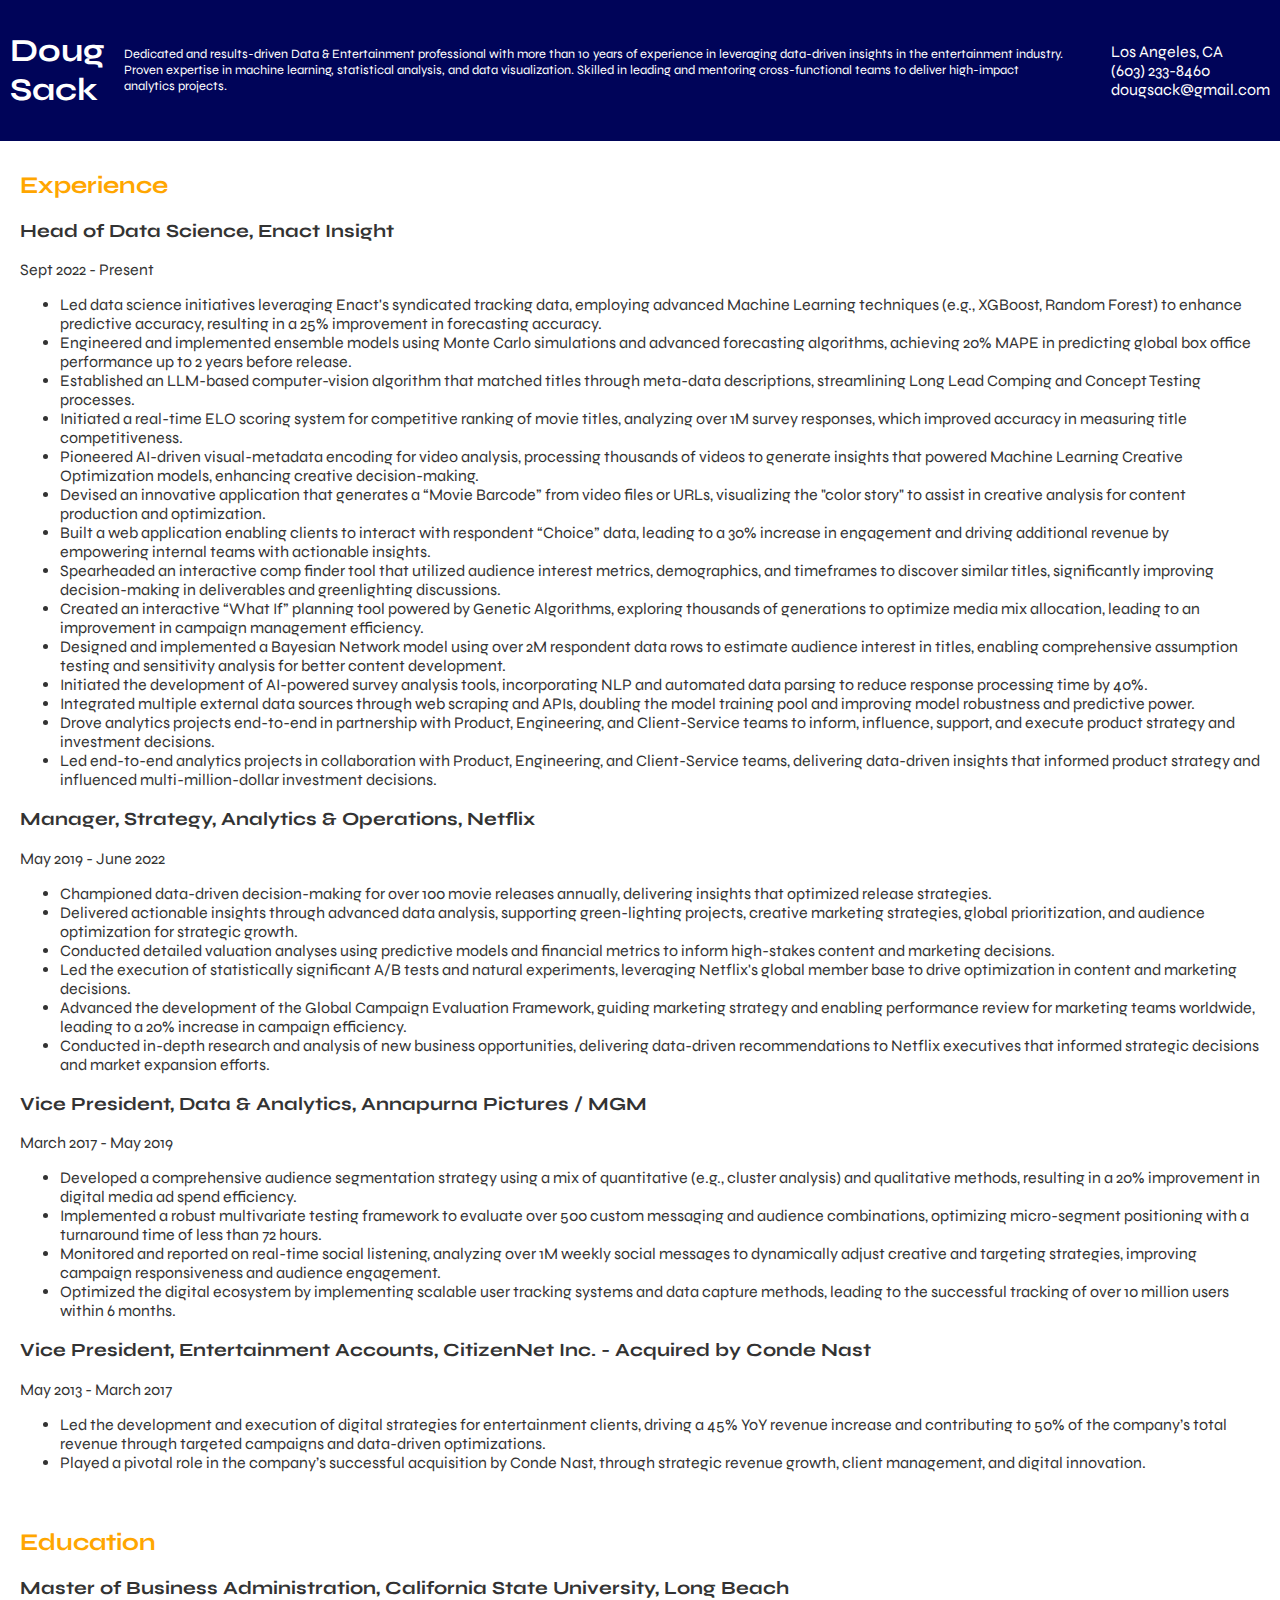
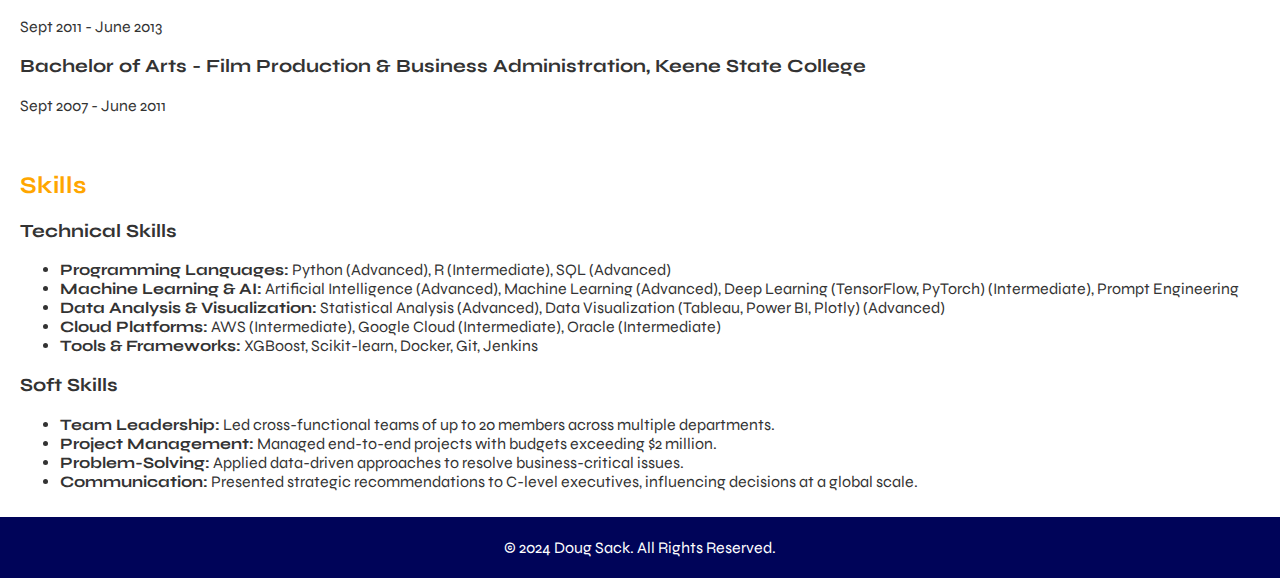
==== cv.html @ 62c43e8e "added CV page" ====
<!DOCTYPE html>
<html lang="en">

<head>
    <meta charset="UTF-8">
    <title>Doug Sack - CV</title>
    <!-- Google tag (gtag.js) -->
    <script async src="https://www.googletagmanager.com/gtag/js?id=G-K8SL6FWNMR"></script>
    <script>
        window.dataLayer = window.dataLayer || [];
        function gtag() {
            dataLayer.push(arguments);
        }
        gtag('js', new Date());

        gtag('config', 'G-K8SL6FWNMR');
    </script>
    <meta name="viewport" content="width=device-width, initial-scale=1.0">
    <title>dougsack.com</title>

    <link rel="stylesheet" href="styles.css">
    <link rel="preconnect" href="https://fonts.googleapis.com">
    <link rel="preconnect" href="https://fonts.gstatic.com" crossorigin>
    <link href="https://fonts.googleapis.com/css2?family=Comfortaa:wght@300..700&family=Syne:wght@400..800&display=swap" rel="stylesheet">
</head>

<body class="cv">
    <header style="position: sticky;">
        <h1>Doug Sack</h1>
        <p style="font-size: 0.8em; margin: 20px;">Dedicated and results-driven Data & Entertainment professional with more than 10 years of experience in leveraging data-driven insights in the entertainment industry. Proven expertise in machine learning, statistical analysis, and data visualization. Skilled in leading and mentoring cross-functional teams to deliver high-impact analytics projects.</p>
        <p style="font-size: 1.0em; margin: 20px;">Los Angeles, CA<br>(603) 233-8460<br>dougsack@gmail.com</p>
    </header>

    <section>
        <div>
        <h2 style="color: var(--secondary-color)">Experience</h2>
        <div>
            <h3>Head of Data Science, Enact Insight</h3>
            <p>Sept 2022 - Present</p>
            <ul>
                <li>Led data science initiatives leveraging Enact's syndicated tracking data, employing advanced Machine Learning techniques (e.g., XGBoost, Random Forest) to enhance predictive accuracy, resulting in a 25% improvement in forecasting accuracy.</li>
                <li>Engineered and implemented ensemble models using Monte Carlo simulations and advanced forecasting algorithms, achieving 20% MAPE in predicting global box office performance up to 2 years before release.</li>
                <li>Established an LLM-based computer-vision algorithm that matched titles through meta-data descriptions, streamlining Long Lead Comping and Concept Testing processes.</li>
                <li>Initiated a real-time ELO scoring system for competitive ranking of movie titles, analyzing over 1M survey responses, which improved accuracy in measuring title competitiveness.</li>
                <li>Pioneered AI-driven visual-metadata encoding for video analysis, processing thousands of videos to generate insights that powered Machine Learning Creative Optimization models, enhancing creative decision-making.</li>
                <li>Devised an innovative application that generates a “Movie Barcode” from video files or URLs, visualizing the "color story" to assist in creative analysis for content production and optimization.</li>
                <li>Built a web application enabling clients to interact with respondent “Choice” data, leading to a 30% increase in engagement and driving additional revenue by empowering internal teams with actionable insights.</li>
                <li>Spearheaded an interactive comp finder tool that utilized audience interest metrics, demographics, and timeframes to discover similar titles, significantly improving decision-making in deliverables and greenlighting discussions.</li>
                <li>Created an interactive “What If” planning tool powered by Genetic Algorithms, exploring thousands of generations to optimize media mix allocation, leading to an improvement in campaign management efficiency.</li>
                <li>Designed and implemented a Bayesian Network model using over 2M respondent data rows to estimate audience interest in titles, enabling comprehensive assumption testing and sensitivity analysis for better content development.</li>
                <li>Initiated the development of AI-powered survey analysis tools, incorporating NLP and automated data parsing to reduce response processing time by 40%.</li>
                <li>Integrated multiple external data sources through web scraping and APIs, doubling the model training pool and improving model robustness and predictive power.</li>
                <li>Drove analytics projects end-to-end in partnership with Product, Engineering, and Client-Service teams to inform, influence, support, and execute product strategy and investment decisions.</li>
                <li>Led end-to-end analytics projects in collaboration with Product, Engineering, and Client-Service teams, delivering data-driven insights that informed product strategy and influenced multi-million-dollar investment decisions.</li>
            </ul>
        </div>

        <div>
            <h3>Manager, Strategy, Analytics & Operations, Netflix</h3>
            <p>May 2019 - June 2022</p>
            <ul>
                <li>Championed data-driven decision-making for over 100 movie releases annually, delivering insights that optimized release strategies.</li>
                <li>Delivered actionable insights through advanced data analysis, supporting green-lighting projects, creative marketing strategies, global prioritization, and audience optimization for strategic growth.</li>
                <li>Conducted detailed valuation analyses using predictive models and financial metrics to inform high-stakes content and marketing decisions.</li>
                <li>Led the execution of statistically significant A/B tests and natural experiments, leveraging Netflix's global member base to drive optimization in content and marketing decisions.</li>
                <li>Advanced the development of the Global Campaign Evaluation Framework, guiding marketing strategy and enabling performance review for marketing teams worldwide, leading to a 20% increase in campaign efficiency.</li>
                <li>Conducted in-depth research and analysis of new business opportunities, delivering data-driven recommendations to Netflix executives that informed strategic decisions and market expansion efforts.</li>
            </ul>
        </div>

        <div>
            <h3>Vice President, Data & Analytics, Annapurna Pictures / MGM</h3>
            <p>March 2017 - May 2019</p>
            <ul>
                <li>Developed a comprehensive audience segmentation strategy using a mix of quantitative (e.g., cluster analysis) and qualitative methods, resulting in a 20% improvement in digital media ad spend efficiency.</li>
                <li>Implemented a robust multivariate testing framework to evaluate over 500 custom messaging and audience combinations, optimizing micro-segment positioning with a turnaround time of less than 72 hours.</li>
                <li>Monitored and reported on real-time social listening, analyzing over 1M weekly social messages to dynamically adjust creative and targeting strategies, improving campaign responsiveness and audience engagement.</li>
                <li>Optimized the digital ecosystem by implementing scalable user tracking systems and data capture methods, leading to the successful tracking of over 10 million users within 6 months.</li>
            </ul>
        </div>

        <div>
            <h3>Vice President, Entertainment Accounts, CitizenNet Inc. - Acquired by Conde Nast</h3>
            <p>May 2013 - March 2017</p>
            <ul>
                <li>Led the development and execution of digital strategies for entertainment clients, driving a 45% YoY revenue increase and contributing to 50% of the company’s total revenue through targeted campaigns and data-driven optimizations.</li>
                <li>Played a pivotal role in the company’s successful acquisition by Conde Nast, through strategic revenue growth, client management, and digital innovation.</li>
            </ul>
        </div>
    </section>

    <section>
        <div>
        <h2 style="color: var(--secondary-color)">Education</h2>
            <h3>Master of Business Administration, California State University, Long Beach</h3>
            <p>Sept 2011 - June 2013</p>
            <h3>Bachelor of Arts - Film Production & Business Administration, Keene State College</h3>
            <p>Sept 2007 - June 2011</p>
        </div>
    </section>
    <section>
        <div>
        <h2 style="color: var(--secondary-color)">Skills</h2>
        <h3>Technical Skills</h3>
        <ul>
            <li><b>Programming Languages:</b> Python (Advanced), R (Intermediate), SQL (Advanced)</li>
            <li><b>Machine Learning & AI:</b> Artificial Intelligence (Advanced), Machine Learning (Advanced), Deep Learning (TensorFlow, PyTorch) (Intermediate), Prompt Engineering</li>
            <li><b>Data Analysis & Visualization:</b> Statistical Analysis (Advanced), Data Visualization (Tableau, Power BI, Plotly) (Advanced)</li>
            <li><b>Cloud Platforms:</b> AWS (Intermediate), Google Cloud (Intermediate), Oracle (Intermediate)</li>
            <li><b>Tools & Frameworks:</b> XGBoost, Scikit-learn, Docker, Git, Jenkins</li>
        </ul>
        <h3>Soft Skills</h3>
        <ul>
            <li><b>Team Leadership:</b> Led cross-functional teams of up to 20 members across multiple departments.</li>
            <li><b>Project Management:</b> Managed end-to-end projects with budgets exceeding $2 million.</li>
            <li><b>Problem-Solving:</b> Applied data-driven approaches to resolve business-critical issues.</li>
            <li><b>Communication:</b> Presented strategic recommendations to C-level executives, influencing decisions at a global scale.</li>
        </ul>
    </section>

    <footer>
        <p>&copy; 2024 Doug Sack. All Rights Reserved.</p>
    </footer>
</body>

</html>
---- styles.css ----
:root {
  --primary-color: #000459;
  --secondary-color: #ffa600;
  --blur-radius: 10px;
  --border-radius: 15px;
  --shadow-color: rgba(0, 0, 0, 0.3);
}

body {
  font-family: 'Syne', 'Roboto', sans-serif;
  margin: 0;
  padding: 0;
  box-sizing: border-box;
  color: #333;
  scroll-behavior: smooth;
  background-size: cover;
  background-attachment: fixed;
}

.logo img {
  width: 50px;
  height: auto;
}

a {
  color: var(--secondary-color);
  text-decoration: none;
}

a:active {
  color: var(--primary-color);
}

a:hover {
  color: darken(var(--secondary-color), 0.9);
}

header {
  background-color: var(--primary-color);
  padding: 10px;
  color: #fff;
  display: flex;
  justify-content: space-between;
  align-items: center;
  position: fixed;
  width: 100%;
  top: 0;
  z-index: 1000;
}

nav ul {
  list-style: none;
  display: flex;
  margin: 0;
  padding: 0;
}

nav ul li {
  margin-left: 20px;
}

nav ul li a {
  color: #fff;
}
nav ul li a:hover {
  color: var(--secondary-color);
}
.hero {
  color: #fff;
  padding: 100px 20px 50px;
  text-align: center;
  display: flex;
  justify-content: center;
  align-items: center;
  height: 100%;
}

.hero-content {
  margin-top: 100px;
  display: flex;
  flex-direction: column;
}

.hero-secondary {
  height: 5vh;
  background: var(--secondary-color);
  backdrop-filter: blur(var(--blur-radius));
  -webkit-backdrop-filter: blur(var(--blur-radius));
  border-radius: var(--border-radius);
  border: 0px solid rgba(255, 255, 255, 0.20);
  box-shadow: 0 4px 6px var(--shadow-color);
  padding: 30px;
}

.hero-content h1, .hero-secondary h1 {
  margin: 0;
}

.hero-content h1 {
  font-size: 3.3em;
}

.hero-secondary h1 {
  font-size: 1.75em;
}

.hero-content h2 {
  color: var(--primary-color);
  font-size: 2em;
  padding: 10px;
}

.hero-content button {
  background-color: var(--secondary-color);
  color: #fff;
  border: none;
  border-radius: 10px;
  padding: 10px 20px;
  cursor: pointer;
  font-size: 1em;
  margin-top: auto;
  font-family: "Syne";
}

section {
  padding: 10px 20px;
  display: flex;
  flex-direction: column;
  align-items: left;
}

.features, .pricing, .about, .contact {
  background: linear-gradient(135deg, rgba(255, 255, 255, 0.8), rgba(255, 255, 255, 0.4));
  backdrop-filter: blur(var(--blur-radius));
  -webkit-backdrop-filter: blur(var(--blur-radius));
  border-radius: var(--border-radius);
  box-shadow: 0 8px 10px 0 var(--shadow-color);
  padding: 20px;
  margin: 20px;
  text-align: center;


}

.feature-grid, .pricing-grid {
  display: flex;
  flex-wrap: wrap;
  gap: 2px;
  justify-content: center;
  align-items: stretch;
}

.feature-item, .pricing-item {
  display: flex;
  flex-direction: column;
  align-items: center;
  text-align: center;
  border: 1px solid rgba(255, 255, 255, 0.20);
  padding: 10px;
  flex: 1 1 calc(33% - 10px);
  max-width: 300px;
  background: linear-gradient(135deg, rgba(255, 255, 255, 0.9), rgba(255, 255, 255, 1));
  backdrop-filter: blur(var(--blur-radius));
  -webkit-backdrop-filter: blur(var(--blur-radius));
  border-radius: var(--border-radius);
  box-shadow: 0 8px 10px 0 var(--shadow-color);
  margin: 5px;
  box-sizing: border-box;
}

footer {
  background-color: var(--primary-color);
  color: #fff;
  text-align: center;
  padding: 5px;
  display: flex;
  justify-content: center;
  align-items: center;
}

.spinner-container {
  display: none;
  position: fixed;
  top: 0;
  left: 0;
  width: 100%;
  height: 100%;
  background-color: rgba(0, 0, 0, 0.5);
  z-index: 9999;
  display: flex;
  justify-content: center;
  align-items: center;
}

.spinner {
  border: 16px solid #f3f3f3;
  border-top: 16px solid #3498db;
  border-radius: 50%;
  width: 120px;
  height: 120px;
  animation: spin 2s linear infinite;
}

@keyframes spin {
  0% { transform: rotate(0deg); }
  100% { transform: rotate(360deg); }
}


/* Home page background */
body.home {
    background: url('images/background.webp') no-repeat center center/cover fixed;
    background-size: cover;
    background-attachment: fixed;
}

/* About page background */
body.cv {
    background-size: cover;
    background-attachment: fixed;
}

body.cv bioline {
font-size: 0.2em;
}

.feature-item img, .pricing-item img {
    max-width: 100%; /* Reduce the image width to 80% of the container */
    height: auto; /* Maintain the aspect ratio */
    margin: 5px auto; /* Center the image */
}
.pricing-item button, .feature-item button {
    background-color: var(--primary-color);
    color: #fff;
    border: none;
    border-radius: 10px;
    padding: 10px 20px;
    cursor: pointer;
    font-size: 1em;
    font-family: "Syne";
    margin-top: auto; /* Push the button to the bottom */
    transition: background-color 0.3s ease; /* Smooth transition on hover */
}

.pricing-item button:hover, .feature-item button:hover {
    background-color: var(--secondary-color); /* Change to secondary color on hover */
}

.about h2, .contact h2 {
    color: var(--secondary-color);
.features, .pricing, .about, .contact

}
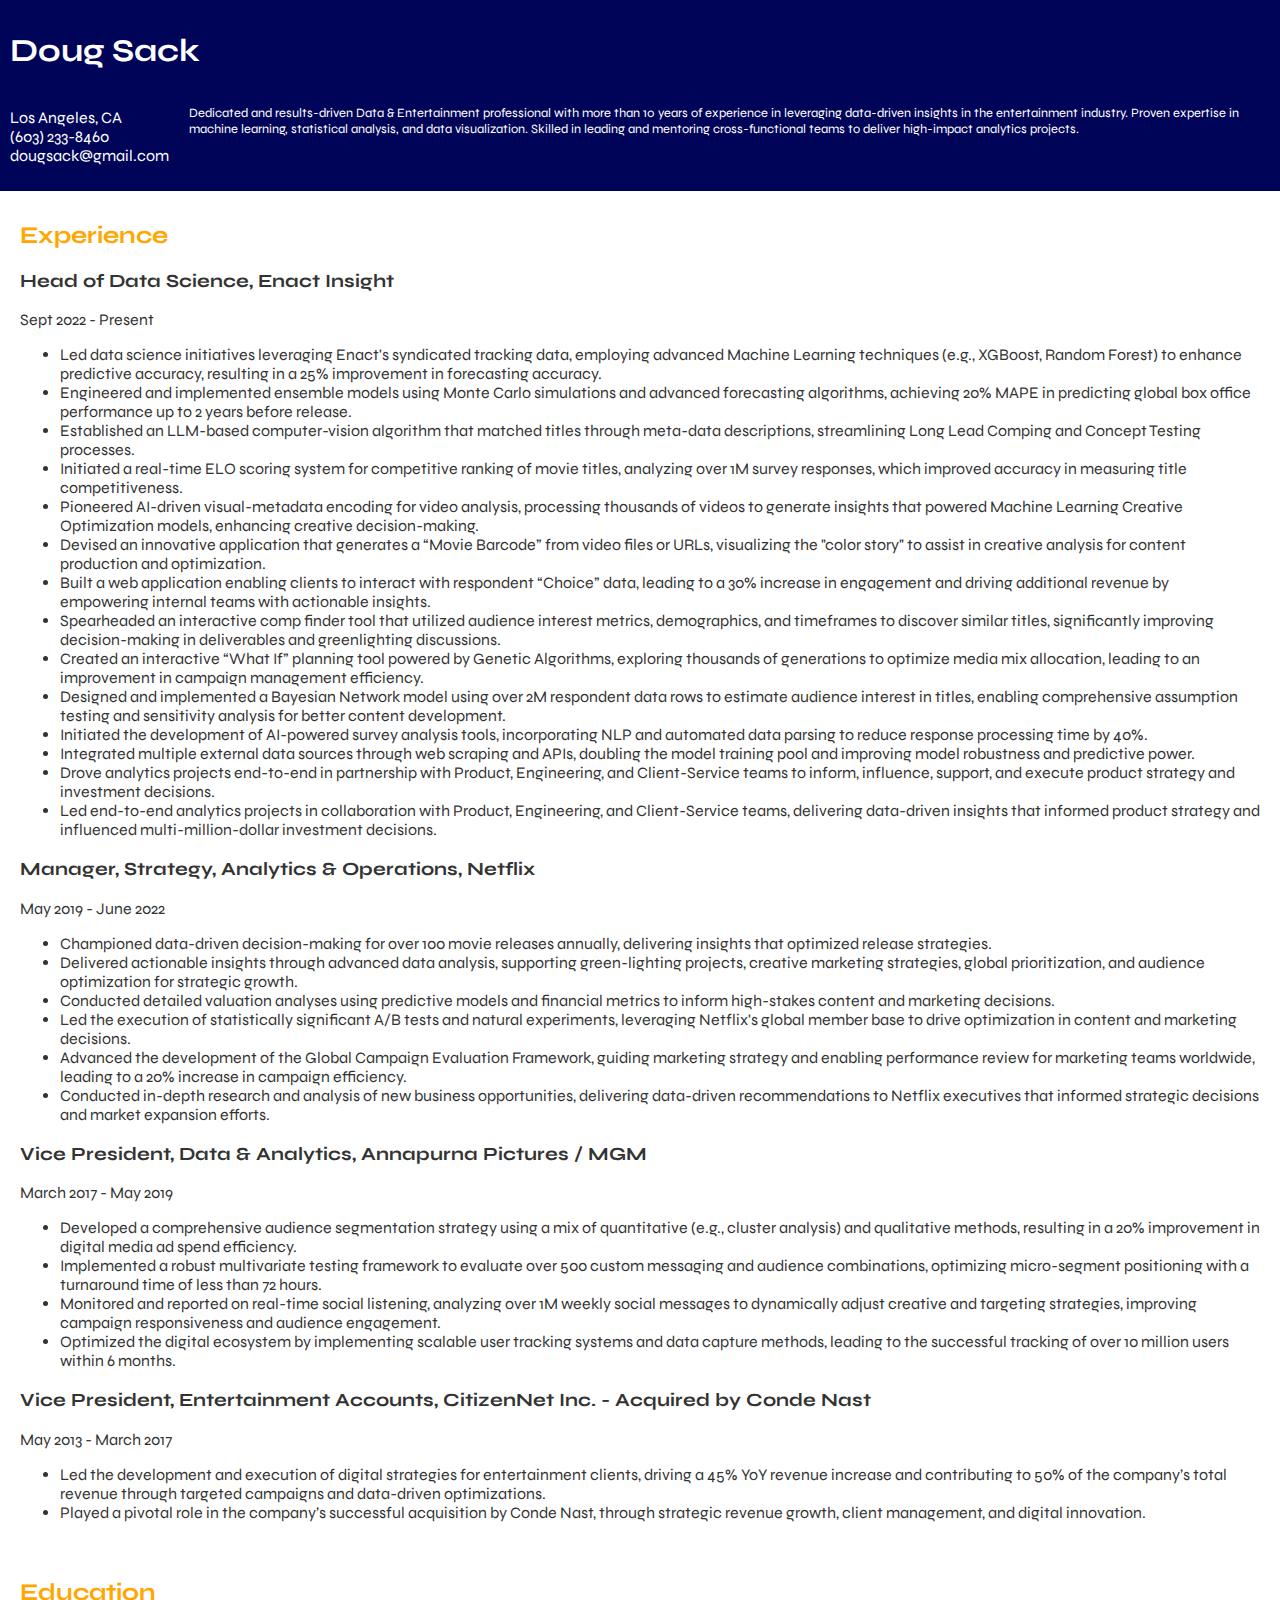
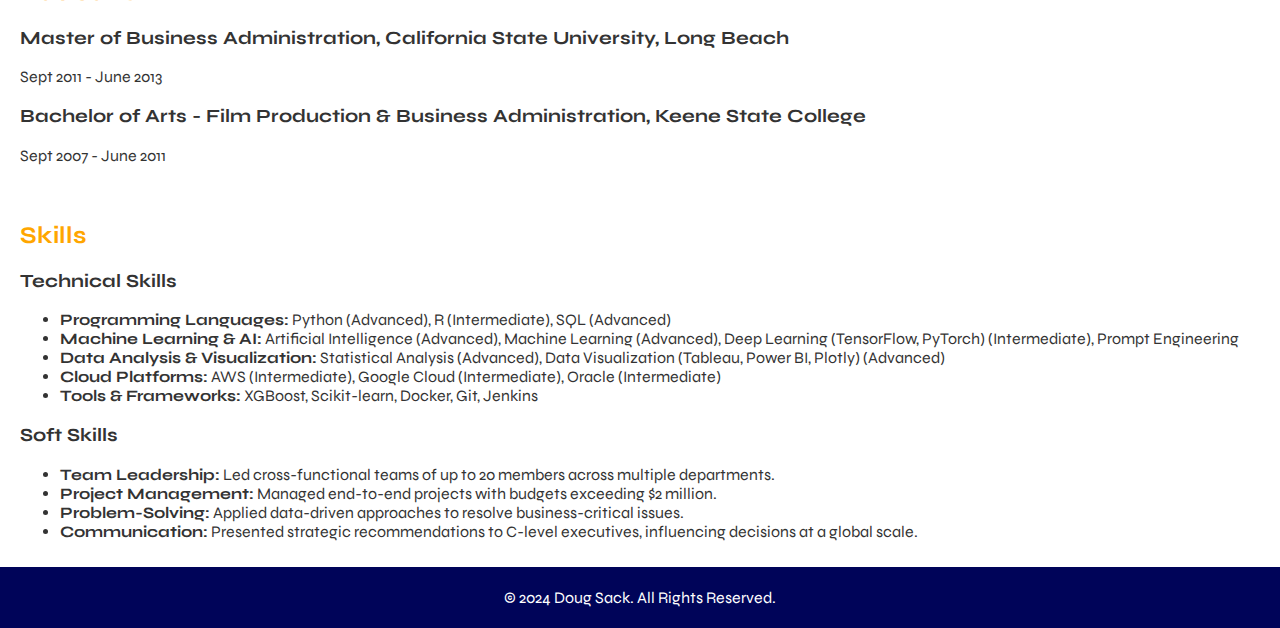
==== commit 50147999: "fixed mobile" ====
--- a/cv.html
+++ b/cv.html
@@ -25,10 +25,12 @@
 </head>
 
 <body class="cv">
-    <header style="position: sticky;">
+    <header style="position: sticky; display: flex; flex-direction: row; flex-wrap: wrap; justify-content: space-between; align-items: flex-start;">
         <h1>Doug Sack</h1>
-        <p style="font-size: 0.8em; margin: 20px;">Dedicated and results-driven Data & Entertainment professional with more than 10 years of experience in leveraging data-driven insights in the entertainment industry. Proven expertise in machine learning, statistical analysis, and data visualization. Skilled in leading and mentoring cross-functional teams to deliver high-impact analytics projects.</p>
-        <p style="font-size: 1.0em; margin: 20px;">Los Angeles, CA<br>(603) 233-8460<br>dougsack@gmail.com</p>
+        <div style="display: flex; flex-direction: row; gap: 20px;">
+            <p style="font-size: 1.0em;">Los Angeles, CA<br>(603) 233-8460<br>dougsack@gmail.com</p>
+            <p style="font-size: 0.8em;">Dedicated and results-driven Data & Entertainment professional with more than 10 years of experience in leveraging data-driven insights in the entertainment industry. Proven expertise in machine learning, statistical analysis, and data visualization. Skilled in leading and mentoring cross-functional teams to deliver high-impact analytics projects.</p>
+        </div>
     </header>
 
     <section>
@@ -121,6 +123,21 @@
     <footer>
         <p>&copy; 2024 Doug Sack. All Rights Reserved.</p>
     </footer>
+
+ <style>
+        /* Mobile: stack elements vertically */
+        @media (max-width: 768px) {
+            header {
+                flex-direction: column;
+                align-items: flex-start;
+            }
+
+            header div {
+                flex-direction: column;
+                gap: 10px;
+            }
+        }
+    </style>
 </body>
 
 </html>
--- a/styles.css
+++ b/styles.css
@@ -252,3 +252,4 @@
 
 }
 
+
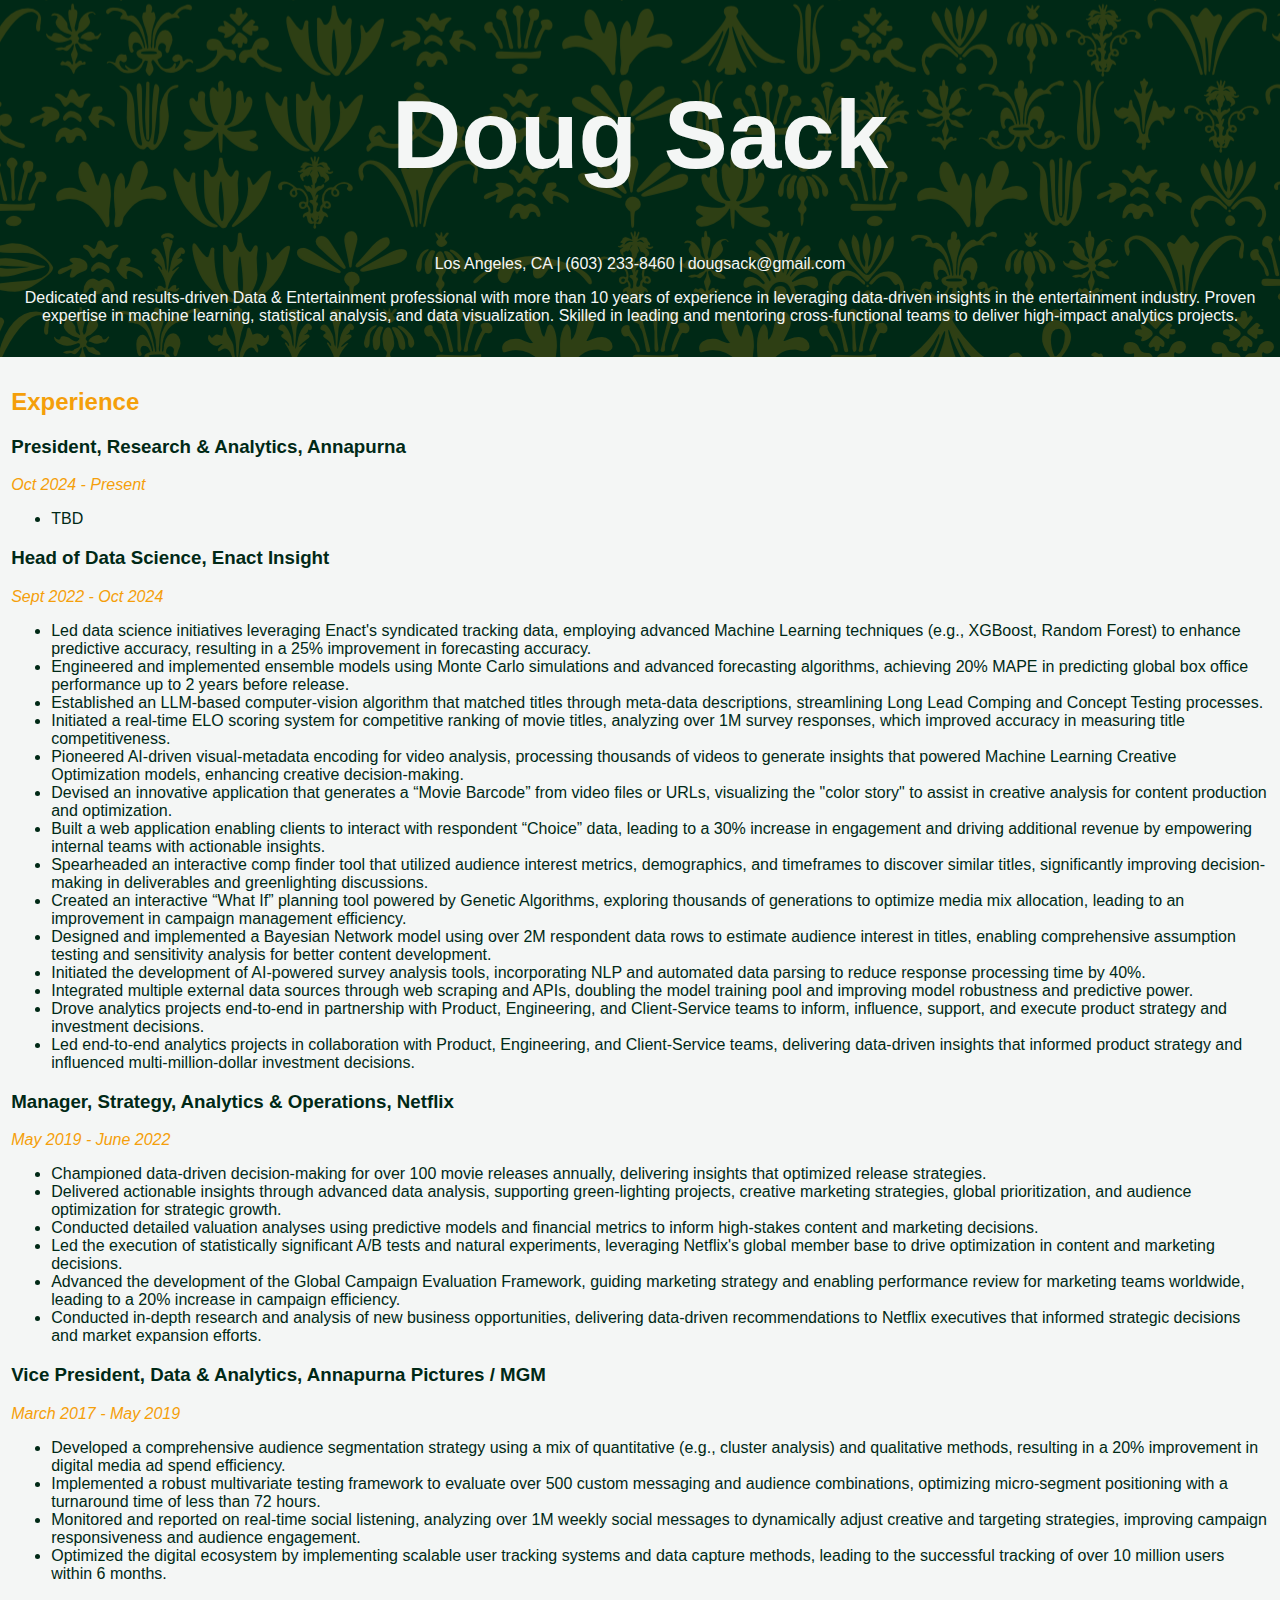
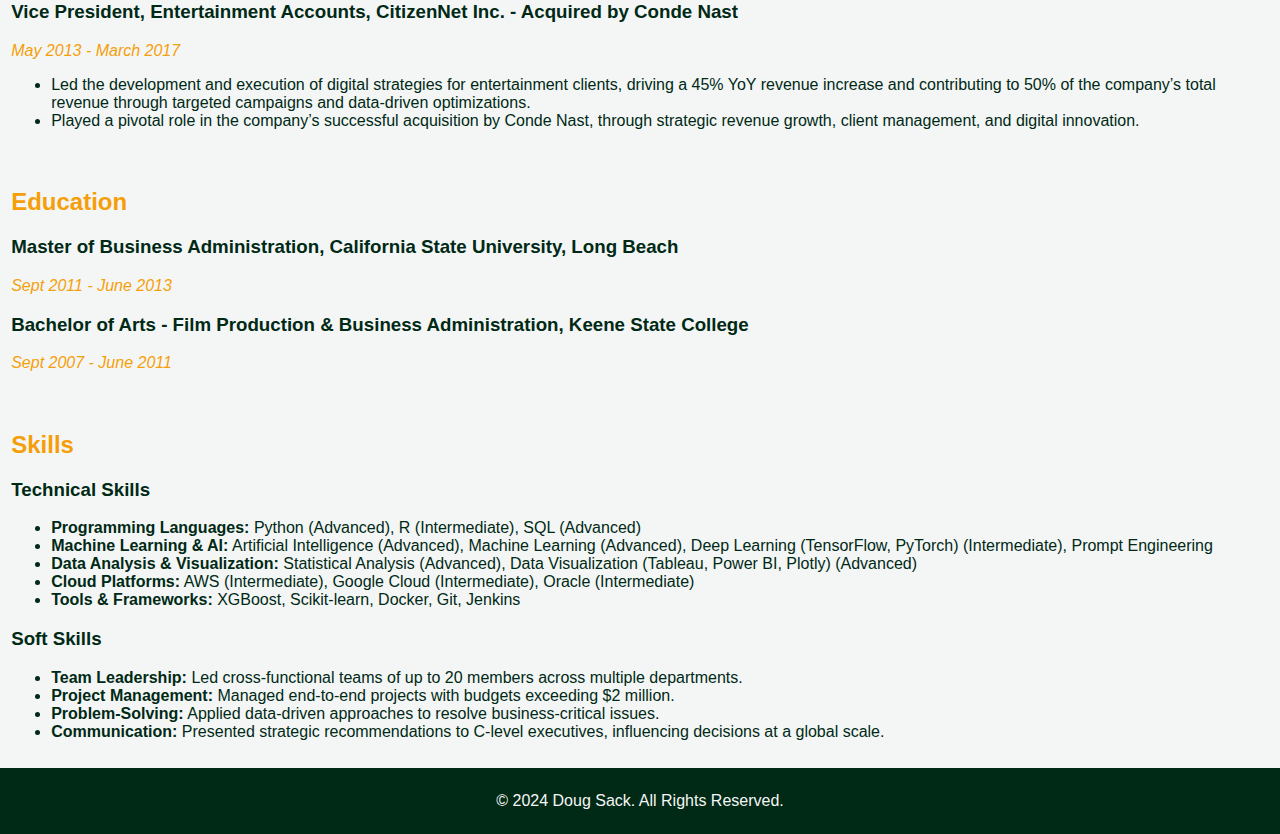
==== commit df20c181: "updated" ====
--- a/cv.html
+++ b/cv.html
@@ -25,20 +25,25 @@
 </head>
 
 <body class="cv">
-    <header style="position: sticky; display: flex; flex-direction: row; flex-wrap: wrap; justify-content: space-between; align-items: flex-start;">
+    <div class="name">
         <h1>Doug Sack</h1>
-        <div style="display: flex; flex-direction: row; gap: 20px;">
-            <p style="font-size: 1.0em;">Los Angeles, CA<br>(603) 233-8460<br>dougsack@gmail.com</p>
-            <p style="font-size: 0.8em;">Dedicated and results-driven Data & Entertainment professional with more than 10 years of experience in leveraging data-driven insights in the entertainment industry. Proven expertise in machine learning, statistical analysis, and data visualization. Skilled in leading and mentoring cross-functional teams to deliver high-impact analytics projects.</p>
+            <p>Los Angeles, CA | (603) 233-8460 | dougsack@gmail.com</p>
+            <p> Dedicated and results-driven Data & Entertainment professional with more than 10 years of experience in leveraging data-driven insights in the entertainment industry. Proven expertise in machine learning, statistical analysis, and data visualization. Skilled in leading and mentoring cross-functional teams to deliver high-impact analytics projects.</p>
+    </div>
+
+    <section class="cv">
+        <div>
+        <h2>Experience</h2>
+        <div>
+            <h3>President, Research & Analytics, Annapurna</h3>
+            <p class="date">Oct 2024 - Present</p>
+            <ul>
+                <li>TBD</li>
+            </ul>
         </div>
-    </header>
-
-    <section>
-        <div>
-        <h2 style="color: var(--secondary-color)">Experience</h2>
         <div>
             <h3>Head of Data Science, Enact Insight</h3>
-            <p>Sept 2022 - Present</p>
+            <p class="date">Sept 2022 - Oct 2024</p>
             <ul>
                 <li>Led data science initiatives leveraging Enact's syndicated tracking data, employing advanced Machine Learning techniques (e.g., XGBoost, Random Forest) to enhance predictive accuracy, resulting in a 25% improvement in forecasting accuracy.</li>
                 <li>Engineered and implemented ensemble models using Monte Carlo simulations and advanced forecasting algorithms, achieving 20% MAPE in predicting global box office performance up to 2 years before release.</li>
@@ -59,7 +64,7 @@
 
         <div>
             <h3>Manager, Strategy, Analytics & Operations, Netflix</h3>
-            <p>May 2019 - June 2022</p>
+            <p class="date">May 2019 - June 2022</p>
             <ul>
                 <li>Championed data-driven decision-making for over 100 movie releases annually, delivering insights that optimized release strategies.</li>
                 <li>Delivered actionable insights through advanced data analysis, supporting green-lighting projects, creative marketing strategies, global prioritization, and audience optimization for strategic growth.</li>
@@ -72,7 +77,7 @@
 
         <div>
             <h3>Vice President, Data & Analytics, Annapurna Pictures / MGM</h3>
-            <p>March 2017 - May 2019</p>
+            <p class="date">March 2017 - May 2019</p>
             <ul>
                 <li>Developed a comprehensive audience segmentation strategy using a mix of quantitative (e.g., cluster analysis) and qualitative methods, resulting in a 20% improvement in digital media ad spend efficiency.</li>
                 <li>Implemented a robust multivariate testing framework to evaluate over 500 custom messaging and audience combinations, optimizing micro-segment positioning with a turnaround time of less than 72 hours.</li>
@@ -83,7 +88,7 @@
 
         <div>
             <h3>Vice President, Entertainment Accounts, CitizenNet Inc. - Acquired by Conde Nast</h3>
-            <p>May 2013 - March 2017</p>
+            <p class="date">May 2013 - March 2017</p>
             <ul>
                 <li>Led the development and execution of digital strategies for entertainment clients, driving a 45% YoY revenue increase and contributing to 50% of the company’s total revenue through targeted campaigns and data-driven optimizations.</li>
                 <li>Played a pivotal role in the company’s successful acquisition by Conde Nast, through strategic revenue growth, client management, and digital innovation.</li>
@@ -91,18 +96,18 @@
         </div>
     </section>
 
-    <section>
+    <section class="cv">
         <div>
-        <h2 style="color: var(--secondary-color)">Education</h2>
+        <h2>Education</h2>
             <h3>Master of Business Administration, California State University, Long Beach</h3>
-            <p>Sept 2011 - June 2013</p>
+            <p class="date">Sept 2011 - June 2013</p>
             <h3>Bachelor of Arts - Film Production & Business Administration, Keene State College</h3>
-            <p>Sept 2007 - June 2011</p>
+            <p class="date">Sept 2007 - June 2011</p>
         </div>
     </section>
-    <section>
+    <section class="cv">
         <div>
-        <h2 style="color: var(--secondary-color)">Skills</h2>
+        <h2>Skills</h2>
         <h3>Technical Skills</h3>
         <ul>
             <li><b>Programming Languages:</b> Python (Advanced), R (Intermediate), SQL (Advanced)</li>
--- a/styles.css
+++ b/styles.css
@@ -1,255 +1,281 @@
+/* CSS HEX */
 :root {
-  --primary-color: #000459;
-  --secondary-color: #ffa600;
-  --blur-radius: 10px;
-  --border-radius: 15px;
-  --shadow-color: rgba(0, 0, 0, 0.3);
-}
-
+  --white-smoke: #f4f6f5ff;
+  --gamboge: #f49f0aff;
+  --dark-green: #002916ff;
+  --slate-gray: #7286a0ff;
+}
+
+/* Global Styles */
 body {
-  font-family: 'Syne', 'Roboto', sans-serif;
+  font-family: "Raleway", sans-serif;
   margin: 0;
   padding: 0;
-  box-sizing: border-box;
-  color: #333;
-  scroll-behavior: smooth;
-  background-size: cover;
-  background-attachment: fixed;
-}
-
-.logo img {
-  width: 50px;
-  height: auto;
-}
-
-a {
-  color: var(--secondary-color);
-  text-decoration: none;
-}
-
-a:active {
-  color: var(--primary-color);
-}
-
-a:hover {
-  color: darken(var(--secondary-color), 0.9);
-}
-
+  background-color: var(--white-smoke);
+  color: var(--dark-green);
+}
+
+/* Header */
 header {
-  background-color: var(--primary-color);
-  padding: 10px;
-  color: #fff;
+  background-color: var(--dark-green);
+  color: var(--white-smoke);
+  padding: 1.1rem;
+}
+
+header nav {
   display: flex;
   justify-content: space-between;
   align-items: center;
-  position: fixed;
-  width: 100%;
-  top: 0;
-  z-index: 1000;
-}
-
-nav ul {
-  list-style: none;
+}
+
+header nav .logo img {
+  max-height: 3rem;
+}
+
+header nav ul {
   display: flex;
+  list-style-type: none;
   margin: 0;
   padding: 0;
 }
 
-nav ul li {
-  margin-left: 20px;
-}
-
-nav ul li a {
-  color: #fff;
-}
-nav ul li a:hover {
-  color: var(--secondary-color);
-}
+header nav ul li {
+  margin-left: 1.5rem;
+}
+
+header nav ul li a {
+  color: var(--white-smoke);
+  text-decoration: none;
+  transition: color 0.3s ease;
+}
+
+header nav ul li a:hover {
+  color: var(--gamboge);
+}
+
+/* Hero Section */
 .hero {
-  color: #fff;
-  padding: 100px 20px 50px;
-  text-align: center;
-  display: flex;
-  justify-content: center;
-  align-items: center;
-  height: 100%;
-}
-
-.hero-content {
-  margin-top: 100px;
-  display: flex;
-  flex-direction: column;
-}
-
-.hero-secondary {
-  height: 5vh;
-  background: var(--secondary-color);
-  backdrop-filter: blur(var(--blur-radius));
-  -webkit-backdrop-filter: blur(var(--blur-radius));
-  border-radius: var(--border-radius);
-  border: 0px solid rgba(255, 255, 255, 0.20);
-  box-shadow: 0 4px 6px var(--shadow-color);
-  padding: 30px;
-}
-
-.hero-content h1, .hero-secondary h1 {
+  background-color: var(--dark-green);
+  background-size: cover;
+  background-position: center;
+  color: var(--white-smoke);
+  padding: 2rem;
+  text-align: center;
+}
+
+/* Name Section */
+.name {
+  background-color: var(--dark-green);
+  background-image: url('images/vector_bg.svg');
+  background-size: center;
+  background-position: bottom;
+  color: var(--white-smoke);
+  padding: 1rem;
+  text-align: center;
+  font-size: 3rem;
+
+}
+.name p {
+font-size: 1rem;
+}
+
+.hero h1 {
+  font-size: 2rem;
+  margin-bottom: 0rem;
+}
+
+.hero p {
+  font-size: 1.2rem;
+  margin-bottom: 0rem;
+}
+
+/* Features Section */
+.features {
+  padding: 3rem;
+}
+
+.feature-grid {
+  display: grid;
+  background-color: var(--slate-gray);
+  grid-template-columns: repeat(auto-fit, minmax(300px, 5fr));
+  grid-gap: 2rem;
+  padding: 2rem;
+}
+
+.feature-item {
+  background-color: var(--white-smoke);
+  border-radius: 0.5rem;
+  box-shadow: 0 4px 6px rgba(0, 0, 0, 0.1);
+  padding: 2rem;
+  text-align: center;
+}
+
+.feature-item img {
+  max-width: 100%;
+  height: auto;
+  border-radius: 0.5rem;
+  margin-bottom: 1rem;
+}
+
+.feature-item h3 {
+  font-size: 1.5rem;
+  margin-bottom: 1rem;
+}
+
+.feature-item p {
+  font-size: 1rem;
+  margin-bottom: 1.5rem;
+}
+
+.feature-item button {
+  background-color: var(--gamboge);
+  border: none;
+  color: var(--white-smoke);
+  padding: 0.8rem 1.5rem;
+  text-decoration: none;
+  font-size: 1rem;
+  border-radius: 0.5rem;
+  cursor: pointer;
+  transition: background-color 0.3s ease;
+}
+
+.feature-item button:hover {
+  background-color: #e08f00;
+}
+
+/* Pricing Section */
+.pricing {
+  background-color: var(--slate-gray);
+  color: var(--white-smoke);
+  padding: 3rem;
+}
+
+.pricing-grid {
+  display: grid;
+  grid-template-columns: repeat(auto-fit, minmax(300px, 1fr));
+  grid-gap: 2rem;
+}
+
+.pricing-item {
+  background-color: var(--dark-green);
+  border-radius: 0.5rem;
+  box-shadow: 0 4px 6px rgba(0, 0, 0, 0.1);
+  padding: 2rem;
+  text-align: center;
+}
+
+.pricing-item h3 {
+  font-size: 1.5rem;
+  margin-bottom: 1rem;
+}
+
+.pricing-item p {
+  font-size: 2rem;
+  font-weight: bold;
+  margin-bottom: 1.5rem;
+}
+
+.pricing-item ul {
+  list-style-type: none;
+  padding: 0;
+  margin-bottom: 2rem;
+}
+
+.pricing-item ul li {
+  margin-bottom: 0.5rem;
+}
+
+.pricing-item button {
+  background-color: var(--gamboge);
+  border: none;
+  color: var(--white-smoke);
+  padding: 0.8rem 1.5rem;
+  text-decoration: none;
+  font-size: 1rem;
+  border-radius: 0.5rem;
+  cursor: pointer;
+  transition: background-color 0.3s ease;
+}
+
+.pricing-item button:hover {
+  background-color: #e08f00;
+}
+
+/* About Section */
+.about {
+  padding: 3rem;
+}
+
+.about h2 {
+  font-size: 2rem;
+  margin-bottom: 1rem;
+}
+
+.about p {
+  font-size: 1.1rem;
+  margin-bottom: 1.5rem;
+}
+
+.about a {
+  color: var(--gamboge);
+  text-decoration: none;
+  transition: color 0.3s ease;
+}
+
+.about a:hover {
+  color: #e08f00;
+}
+
+/* Contact Section */
+.contact {
+  background-color: var(--dark-green);
+  color: var(--white-smoke);
+  padding: 3rem;
+  text-align: center;
+}
+
+.contact h2 {
+  font-size: 2rem;
+  margin-bottom: 1rem;
+}
+
+.contact p {
+  font-size: 1.1rem;
+  margin-bottom: 1.5rem;
+}
+
+.contact a {
+  color: var(--gamboge);
+  text-decoration: none;
+  transition: color 0.3s ease;
+}
+
+.contact a:hover {
+  color: #e08f00;
+}
+
+/* Footer */
+footer {
+  background-color: var(--dark-green);
+  color: var(--white-smoke);
+  padding: 1.5rem;
+  text-align: center;
+}
+
+footer p {
   margin: 0;
 }
 
-.hero-content h1 {
-  font-size: 3.3em;
-}
-
-.hero-secondary h1 {
-  font-size: 1.75em;
-}
-
-.hero-content h2 {
-  color: var(--primary-color);
-  font-size: 2em;
-  padding: 10px;
-}
-
-.hero-content button {
-  background-color: var(--secondary-color);
-  color: #fff;
-  border: none;
-  border-radius: 10px;
-  padding: 10px 20px;
-  cursor: pointer;
-  font-size: 1em;
-  margin-top: auto;
-  font-family: "Syne";
-}
-
-section {
-  padding: 10px 20px;
-  display: flex;
-  flex-direction: column;
-  align-items: left;
-}
-
-.features, .pricing, .about, .contact {
-  background: linear-gradient(135deg, rgba(255, 255, 255, 0.8), rgba(255, 255, 255, 0.4));
-  backdrop-filter: blur(var(--blur-radius));
-  -webkit-backdrop-filter: blur(var(--blur-radius));
-  border-radius: var(--border-radius);
-  box-shadow: 0 8px 10px 0 var(--shadow-color);
-  padding: 20px;
-  margin: 20px;
-  text-align: center;
-
-
-}
-
-.feature-grid, .pricing-grid {
-  display: flex;
-  flex-wrap: wrap;
-  gap: 2px;
-  justify-content: center;
-  align-items: stretch;
-}
-
-.feature-item, .pricing-item {
-  display: flex;
-  flex-direction: column;
-  align-items: center;
-  text-align: center;
-  border: 1px solid rgba(255, 255, 255, 0.20);
-  padding: 10px;
-  flex: 1 1 calc(33% - 10px);
-  max-width: 300px;
-  background: linear-gradient(135deg, rgba(255, 255, 255, 0.9), rgba(255, 255, 255, 1));
-  backdrop-filter: blur(var(--blur-radius));
-  -webkit-backdrop-filter: blur(var(--blur-radius));
-  border-radius: var(--border-radius);
-  box-shadow: 0 8px 10px 0 var(--shadow-color);
-  margin: 5px;
-  box-sizing: border-box;
-}
-
-footer {
-  background-color: var(--primary-color);
-  color: #fff;
-  text-align: center;
-  padding: 5px;
-  display: flex;
-  justify-content: center;
-  align-items: center;
-}
-
-.spinner-container {
-  display: none;
-  position: fixed;
-  top: 0;
-  left: 0;
-  width: 100%;
-  height: 100%;
-  background-color: rgba(0, 0, 0, 0.5);
-  z-index: 9999;
-  display: flex;
-  justify-content: center;
-  align-items: center;
-}
-
-.spinner {
-  border: 16px solid #f3f3f3;
-  border-top: 16px solid #3498db;
-  border-radius: 50%;
-  width: 120px;
-  height: 120px;
-  animation: spin 2s linear infinite;
-}
-
-@keyframes spin {
-  0% { transform: rotate(0deg); }
-  100% { transform: rotate(360deg); }
-}
-
-
-/* Home page background */
-body.home {
-    background: url('images/background.webp') no-repeat center center/cover fixed;
-    background-size: cover;
-    background-attachment: fixed;
-}
-
-/* About page background */
-body.cv {
-    background-size: cover;
-    background-attachment: fixed;
-}
-
-body.cv bioline {
-font-size: 0.2em;
-}
-
-.feature-item img, .pricing-item img {
-    max-width: 100%; /* Reduce the image width to 80% of the container */
-    height: auto; /* Maintain the aspect ratio */
-    margin: 5px auto; /* Center the image */
-}
-.pricing-item button, .feature-item button {
-    background-color: var(--primary-color);
-    color: #fff;
-    border: none;
-    border-radius: 10px;
-    padding: 10px 20px;
-    cursor: pointer;
-    font-size: 1em;
-    font-family: "Syne";
-    margin-top: auto; /* Push the button to the bottom */
-    transition: background-color 0.3s ease; /* Smooth transition on hover */
-}
-
-.pricing-item button:hover, .feature-item button:hover {
-    background-color: var(--secondary-color); /* Change to secondary color on hover */
-}
-
-.about h2, .contact h2 {
-    color: var(--secondary-color);
-.features, .pricing, .about, .contact
-
-}
-
-
+h2 {
+color: var(--gamboge);
+}
+
+p.date {
+  color: var(--gamboge);
+  font-style: italic;
+}
+
+section.cv {
+padding: 0.7rem;
+}
+
